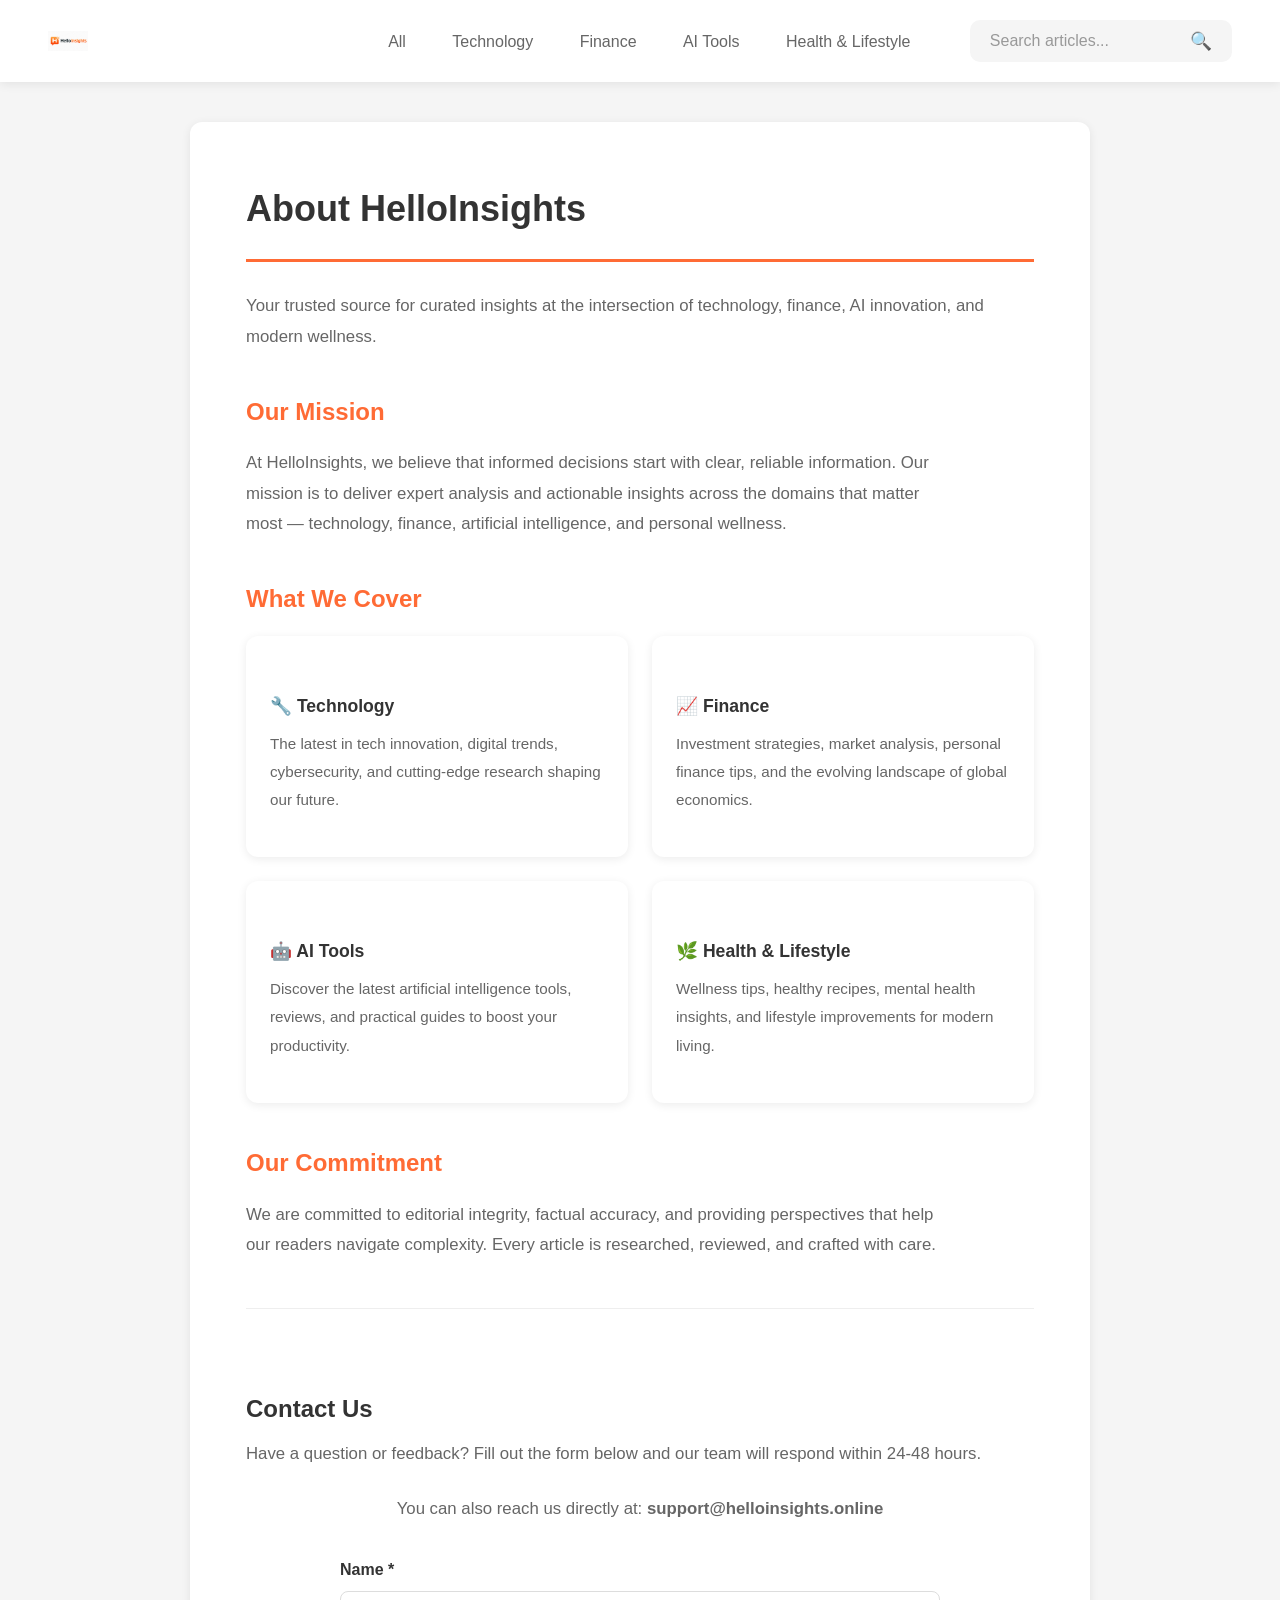
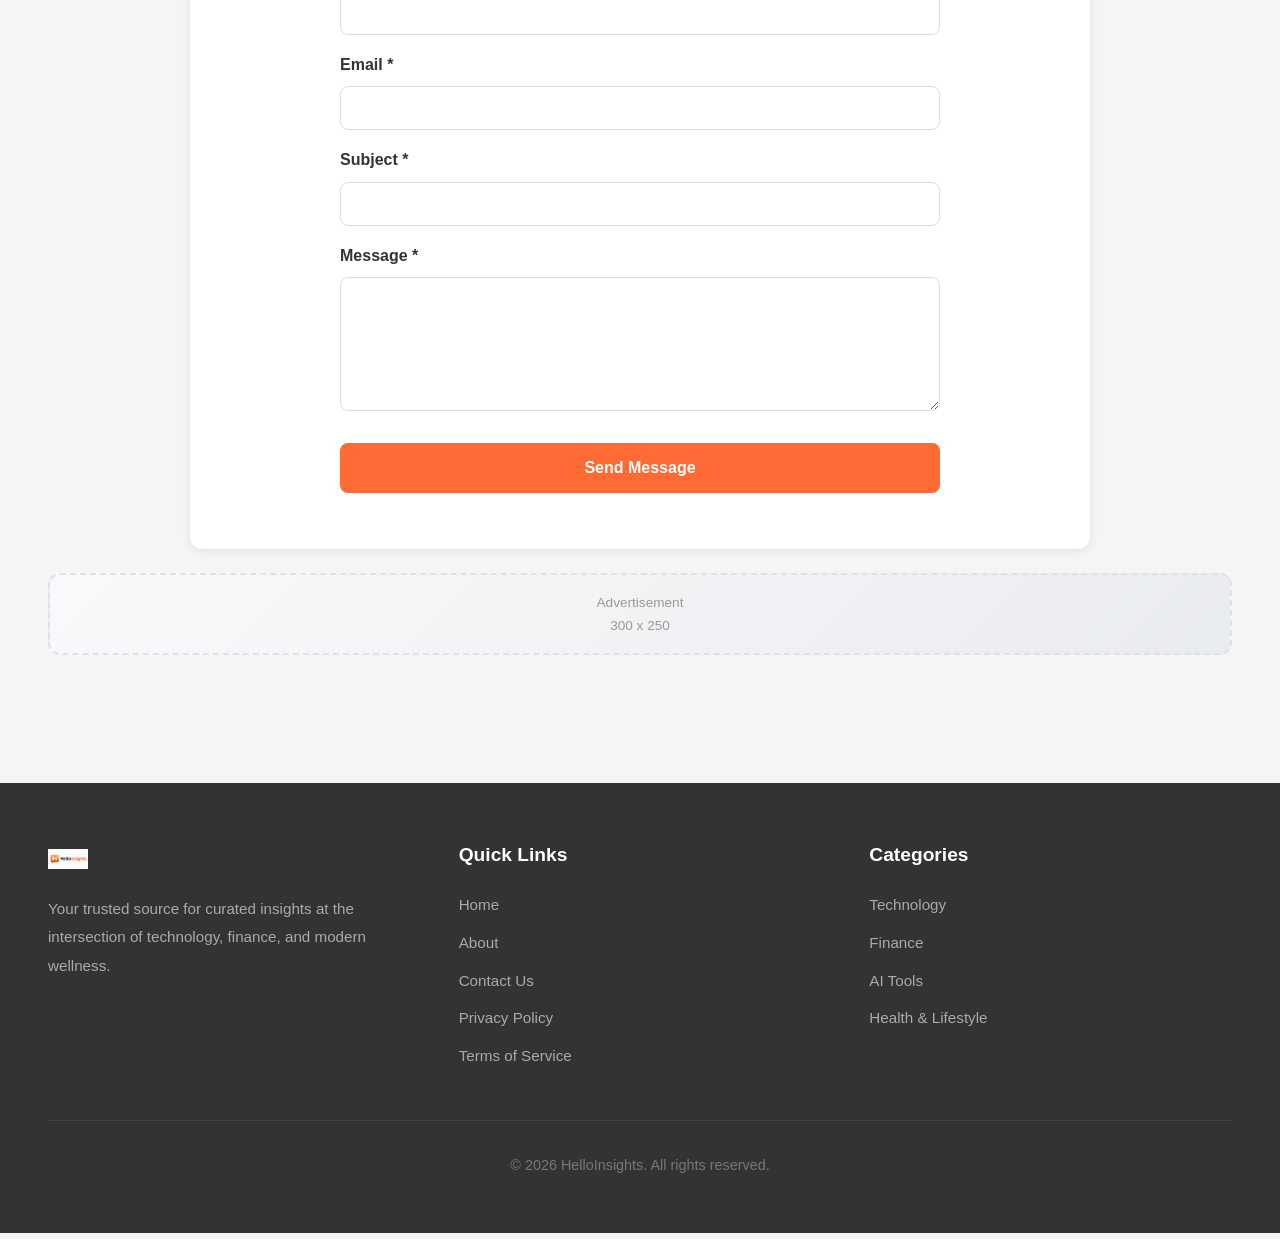
==== about.html @ 1d494c18 "Update about page content and contact information" ====
<!DOCTYPE html>
<html lang="en">
<head>
    <meta charset="UTF-8">
    <meta name="viewport" content="width=device-width, initial-scale=1.0">
    <meta name="description" content="About HelloInsights - Learn about our mission and commitment to delivering quality insights.">
    <title>About Us - HelloInsights</title>
    <link rel="stylesheet" href="style.css">
    <script src="config-loader.js"></script>
    <script async src="https://pagead2.googlesyndication.com/pagead/js/adsbygoogle.js?client=ca-pub-XXXXXXXXXXXXXXXX" crossorigin="anonymous"></script>
</head>
<body>
    <header class="header">
        <div class="header-content">
            <a href="index.html" class="logo">
                <img src="logo.png" alt="HelloInsights" class="logo-img">
            </a>
            <div class="menu-toggle" onclick="toggleMenu()">
                <span></span><span></span><span></span>
            </div>
            <div class="nav-container" id="navContainer">
                <nav>
                    <ul class="nav">
                        <li><a href="index.html">All</a></li>
                        <li><a href="category.html?cat=technology">Technology</a></li>
                        <li><a href="category.html?cat=finance">Finance</a></li>
                        <li><a href="category.html?cat=ai-tools">AI Tools</a></li>
                        <li><a href="category.html?cat=health-lifestyle">Health & Lifestyle</a></li>
                    </ul>
                </nav>
                <div class="search-box">
                    <input type="text" placeholder="Search articles..." id="searchInput">
                    <button type="button" id="searchBtn">🔍</button>
                </div>
            </div>
        </div>
    </header>
    <main class="container">
        <div class="static-content">
            <h1>About HelloInsights</h1>
            <p class="lead">Your trusted source for curated insights at the intersection of technology, finance, AI innovation, and modern wellness.</p>
            <div class="about-sections" style="margin-top: 2.5rem;">
                <div class="about-section" style="margin-bottom: 2.5rem;">
                    <h2 style="color: var(--accent-color); font-size: 1.5rem; margin-bottom: 1rem;">Our Mission</h2>
                    <p style="color: var(--text-medium); line-height: 1.8; max-width: 700px;">At HelloInsights, we believe that informed decisions start with clear, reliable information. Our mission is to deliver expert analysis and actionable insights across the domains that matter most — technology, finance, artificial intelligence, and personal wellness.</p>
                </div>
                <div class="about-section" style="margin-bottom: 2.5rem;">
                    <h2 style="color: var(--accent-color); font-size: 1.5rem; margin-bottom: 1rem;">What We Cover</h2>
                    <div style="display: grid; grid-template-columns: repeat(auto-fit, minmax(250px, 1fr)); gap: 1.5rem; margin-top: 1rem;">
                        <div style="background: var(--white); padding: 1.5rem; border-radius: var(--border-radius); box-shadow: var(--shadow);">
                            <h3 style="font-size: 1.1rem; margin-bottom: 0.5rem;">🔧 Technology</h3>
                            <p style="color: var(--text-medium); font-size: 0.95rem;">The latest in tech innovation, digital trends, cybersecurity, and cutting-edge research shaping our future.</p>
                        </div>
                        <div style="background: var(--white); padding: 1.5rem; border-radius: var(--border-radius); box-shadow: var(--shadow);">
                            <h3 style="font-size: 1.1rem; margin-bottom: 0.5rem;">📈 Finance</h3>
                            <p style="color: var(--text-medium); font-size: 0.95rem;">Investment strategies, market analysis, personal finance tips, and the evolving landscape of global economics.</p>
                        </div>
                        <div style="background: var(--white); padding: 1.5rem; border-radius: var(--border-radius); box-shadow: var(--shadow);">
                            <h3 style="font-size: 1.1rem; margin-bottom: 0.5rem;">🤖 AI Tools</h3>
                            <p style="color: var(--text-medium); font-size: 0.95rem;">Discover the latest artificial intelligence tools, reviews, and practical guides to boost your productivity.</p>
                        </div>
                        <div style="background: var(--white); padding: 1.5rem; border-radius: var(--border-radius); box-shadow: var(--shadow);">
                            <h3 style="font-size: 1.1rem; margin-bottom: 0.5rem;">🌿 Health & Lifestyle</h3>
                            <p style="color: var(--text-medium); font-size: 0.95rem;">Wellness tips, healthy recipes, mental health insights, and lifestyle improvements for modern living.</p>
                        </div>
                    </div>
                </div>
                <div class="about-section" style="margin-bottom: 2.5rem;">
                    <h2 style="color: var(--accent-color); font-size: 1.5rem; margin-bottom: 1rem;">Our Commitment</h2>
                    <p style="color: var(--text-medium); line-height: 1.8; max-width: 700px;">We are committed to editorial integrity, factual accuracy, and providing perspectives that help our readers navigate complexity. Every article is researched, reviewed, and crafted with care.</p>
                </div>
            </div>
            <div style="margin-top: 3rem; padding-top: 2.5rem; border-top: 1px solid #eee;">
                <h2 style="font-size: 1.5rem; margin-bottom: 0.5rem;">Contact Us</h2>
                <p style="color: var(--text-medium); margin-bottom: 1.5rem;">Have a question or feedback? Fill out the form below and our team will respond within 24-48 hours.</p>
                <p style="text-align: center; margin-bottom: 2rem; color: var(--text-medium);">You can also reach us directly at: <strong>support@helloinsights.online</strong></p>
                <form id="contactForm" style="max-width: 600px; margin: 0 auto;">
                    <div style="margin-bottom: 1rem;">
                        <label for="name" style="display: block; margin-bottom: 0.5rem; font-weight: 600;">Name *</label>
                        <input type="text" id="name" name="name" required style="width: 100%; padding: 0.75rem; border: 1px solid #ddd; border-radius: 8px; font-size: 1rem; box-sizing: border-box;">
                    </div>
                    <div style="margin-bottom: 1rem;">
                        <label for="email" style="display: block; margin-bottom: 0.5rem; font-weight: 600;">Email *</label>
                        <input type="email" id="email" name="email" required style="width: 100%; padding: 0.75rem; border: 1px solid #ddd; border-radius: 8px; font-size: 1rem; box-sizing: border-box;">
                    </div>
                    <div style="margin-bottom: 1rem;">
                        <label for="subject" style="display: block; margin-bottom: 0.5rem; font-weight: 600;">Subject *</label>
                        <input type="text" id="subject" name="subject" required style="width: 100%; padding: 0.75rem; border: 1px solid #ddd; border-radius: 8px; font-size: 1rem; box-sizing: border-box;">
                    </div>
                    <div style="margin-bottom: 1.5rem;">
                        <label for="message" style="display: block; margin-bottom: 0.5rem; font-weight: 600;">Message *</label>
                        <textarea id="message" name="message" rows="6" required style="width: 100%; padding: 0.75rem; border: 1px solid #ddd; border-radius: 8px; font-size: 1rem; box-sizing: border-box; resize: vertical;"></textarea>
                    </div>
                    <button type="submit" style="background: var(--accent-color); color: white; border: none; padding: 1rem 2rem; border-radius: 8px; font-size: 1rem; font-weight: 600; cursor: pointer; width: 100%;">Send Message</button>
                </form>
            </div>
        </div>
        <div class="adsense-slot adsense-sidebar" data-ad-slot="2222222222">
            <div><div class="ad-label">Advertisement</div><div class="ad-size">300 x 250</div></div>
            <ins class="adsbygoogle" style="display:block" data-ad-client="ca-pub-XXXXXXXXXXXXXXXX" data-ad-slot="2222222222" data-ad-format="rectangle" data-full-width-responsive="true"></ins>
        </div>
    </main>
    <footer class="footer">
        <div class="footer-content">
            <div class="footer-section">
                <div class="logo" style="margin-bottom: 1rem;">
                    <img src="logo.png" alt="HelloInsights" class="logo-img">
                </div>
                <p>Your trusted source for curated insights at the intersection of technology, finance, and modern wellness.</p>
            </div>
            <div class="footer-section">
                <h4>Quick Links</h4>
                <ul>
                    <li><a href="index.html">Home</a></li>
                    <li><a href="about.html">About</a></li>
                    <li><a href="contact.html">Contact Us</a></li>
                    <li><a href="privacy.html">Privacy Policy</a></li>
                    <li><a href="terms.html">Terms of Service</a></li>
                </ul>
            </div>
            <div class="footer-section">
                <h4>Categories</h4>
                <ul>
                    <li><a href="category.html?cat=technology">Technology</a></li>
                    <li><a href="category.html?cat=finance">Finance</a></li>
                    <li><a href="category.html?cat=ai-tools">AI Tools</a></li>
                    <li><a href="category.html?cat=health-lifestyle">Health & Lifestyle</a></li>
                </ul>
            </div>
        </div>
        <div class="footer-bottom">
            <p>&copy; <span id="currentYear"></span> HelloInsights. All rights reserved.</p>
        </div>
    </footer>
    <script>
        document.getElementById('currentYear').textContent = new Date().getFullYear();
        function toggleMenu() { document.getElementById('navContainer').classList.toggle('active'); }
        document.getElementById('contactForm').addEventListener('submit', function(e) {
            e.preventDefault();
            var name = document.getElementById('name').value;
            var email = document.getElementById('email').value;
            var subject = document.getElementById('subject').value;
            var message = document.getElementById('message').value;
            window.location.href = 'mailto:support@helloinsights.online?subject=' + encodeURIComponent(subject) + '&body=' + encodeURIComponent('Name: ' + name + '\nEmail: ' + email + '\n\nMessage:\n' + message);
        });
    </script>
</body>
</html>
---- style.css ----
/* ========================================
   HelloInsights - Global Styles (Optimized)
   ======================================== */

/* CSS Reset & Base */
* {
    margin: 0;
    padding: 0;
    box-sizing: border-box;
}

:root {
    --accent-color: #ff6b35;
    --primary-color: var(--accent-color);
    --primary-hover: #e85a2a;
    --text-dark: #333333;
    --text-medium: #666666;
    --text-light: #999999;
    --bg-light: #f5f5f5;
    --white: #ffffff;
    --shadow: 0 2px 10px rgba(0, 0, 0, 0.08);
    --shadow-hover: 0 4px 20px rgba(0, 0, 0, 0.12);
    --border-radius: 12px;
    --transition: all 0.3s ease;
}

html {
    font-size: 16px;
    scroll-behavior: smooth;
}

body {
    font-family: -apple-system, BlinkMacSystemFont, 'Segoe UI', Roboto, Oxygen, Ubuntu, Cantarell, sans-serif;
    line-height: 1.7;
    color: var(--text-dark);
    background-color: var(--bg-light);
    min-height: 100vh;
    font-size: 1rem;
}

/* ========================================
   Header & Navigation
   ======================================== */
.header {
    background: var(--white);
    box-shadow: var(--shadow);
    position: sticky;
    top: 0;
    z-index: 1000;
}

.header-content {
    max-width: 1400px;
    margin: 0 auto;
    padding: 1.25rem 3rem;
    display: flex;
    justify-content: space-between;
    align-items: center;
    flex-wrap: wrap;
    gap: 1rem;
}

.logo {
    font-size: 2rem;
    font-weight: 700;
    color: var(--text-dark);
    text-decoration: none;
    display: flex;
    align-items: center;
    gap: 0.6rem;
}

.logo span {
    color: var(--primary-color);
}

.logo-icon {
    width: 42px;
    height: 42px;
    background: linear-gradient(135deg, var(--primary-color), #ff8f65);
    border-radius: 10px;
    display: flex;
    align-items: center;
    justify-content: center;
    color: white;
    font-weight: bold;
    font-size: 1.4rem;
}

.nav-container {
    display: flex;
    align-items: center;
    gap: 2.5rem;
    flex-wrap: wrap;
}

.nav {
    display: flex;
    gap: 0.5rem;
    list-style: none;
}

.nav a {
    text-decoration: none;
    color: var(--text-medium);
    padding: 0.6rem 1.2rem;
    border-radius: 8px;
    transition: var(--transition);
    font-weight: 500;
    font-size: 1rem;
}

.nav a:hover,
.nav a.active {
    color: var(--primary-color);
    background: rgba(255, 107, 53, 0.1);
}

.search-box {
    display: flex;
    align-items: center;
    background: var(--bg-light);
    border-radius: 10px;
    padding: 0.6rem 1.2rem;
    border: 1px solid transparent;
    transition: var(--transition);
}

.search-box:focus-within {
    border-color: var(--primary-color);
    background: var(--white);
}

.search-box input {
    border: none;
    background: transparent;
    outline: none;
    width: 200px;
    font-size: 1rem;
    color: var(--text-dark);
}

.search-box input::placeholder {
    color: var(--text-light);
}

.search-box button {
    background: none;
    border: none;
    cursor: pointer;
    color: var(--text-light);
    font-size: 1.1rem;
    transition: var(--transition);
}

.search-box button:hover {
    color: var(--primary-color);
}

/* Mobile Menu Toggle */
.menu-toggle {
    display: none;
    flex-direction: column;
    gap: 5px;
    cursor: pointer;
    padding: 0.5rem;
}

.menu-toggle span {
    width: 28px;
    height: 3px;
    background: var(--text-dark);
    border-radius: 2px;
    transition: var(--transition);
}

/* ========================================
   Main Content Container
   ======================================== */
.container {
    max-width: 1400px;
    margin: 0 auto;
    padding: 2.5rem 3rem;
}

.page-header {
    text-align: center;
    margin-bottom: 3.5rem;
    padding: 0 1rem;
}

.page-header .site-tagline {
    font-size: 1.75rem;
    text-transform: uppercase;
    letter-spacing: 0.1em;
    color: var(--accent-color);
    font-weight: 900;
    margin-bottom: 1.5rem;
}

.page-header .site-description {
    color: var(--text-medium);
    font-size: 1.15rem;
    line-height: 1.7;
    max-width: 650px;
    margin: 0 auto;
}

/* ========================================
   Article Grid Layout
   ======================================== */
.article-grid {
    display: grid;
    grid-template-columns: repeat(3, 1fr);
    gap: 2.5rem;
}

.article-card {
    background: var(--white);
    border-radius: var(--border-radius);
    box-shadow: var(--shadow);
    overflow: hidden;
    transition: var(--transition);
    display: flex;
    flex-direction: column;
}

.article-card:hover {
    transform: translateY(-8px);
    box-shadow: var(--shadow-hover);
}

.card-image {
    width: 100%;
    height: 220px;
    object-fit: cover;
    background: linear-gradient(135deg, #f0f0f0, #e0e0e0);
    display: flex;
    align-items: center;
    justify-content: center;
    color: var(--text-light);
    font-size: 3rem;
    overflow: hidden;
}

.card-image img {
    width: 100%;
    height: 100%;
    object-fit: cover;
    transition: transform 0.3s ease;
}

.article-card:hover .card-image img {
    transform: scale(1.05);
}

.card-content {
    padding: 1.75rem;
    flex: 1;
    display: flex;
    flex-direction: column;
}

.card-category {
    display: inline-block;
    background: rgba(255, 107, 53, 0.1);
    color: var(--primary-color);
    padding: 0.3rem 0.9rem;
    border-radius: 5px;
    font-size: 0.8rem;
    font-weight: 600;
    text-transform: uppercase;
    letter-spacing: 0.5px;
    margin-bottom: 0.9rem;
    width: fit-content;
}

.card-title {
    font-size: 1.25rem;
    font-weight: 600;
    color: var(--text-dark);
    margin-bottom: 0.9rem;
    line-height: 1.45;
    display: -webkit-box;
    -webkit-line-clamp: 2;
    -webkit-box-orient: vertical;
    overflow: hidden;
}

.card-title a {
    text-decoration: none;
    color: inherit;
    transition: var(--transition);
}

.card-title a:hover {
    color: var(--primary-color);
}

.card-excerpt {
    color: var(--text-medium);
    font-size: 0.95rem;
    line-height: 1.65;
    margin-bottom: 1.2rem;
    display: -webkit-box;
    -webkit-line-clamp: 3;
    -webkit-box-orient: vertical;
    overflow: hidden;
    flex: 1;
}

.card-meta {
    display: flex;
    align-items: center;
    gap: 1.2rem;
    font-size: 0.9rem;
    color: var(--text-light);
    margin-bottom: 1.2rem;
    padding-bottom: 1.2rem;
    border-bottom: 1px solid #eee;
}

.card-meta span {
    display: flex;
    align-items: center;
    gap: 0.35rem;
}

.read-more-btn {
    display: inline-flex;
    align-items: center;
    justify-content: center;
    background: var(--primary-color);
    color: var(--white);
    text-decoration: none;
    padding: 0.85rem 1.75rem;
    border-radius: 10px;
    font-weight: 500;
    font-size: 0.95rem;
    transition: var(--transition);
    width: fit-content;
    margin-top: auto;
}

.read-more-btn:hover {
    background: var(--primary-hover);
    transform: translateY(-3px);
    box-shadow: 0 4px 12px rgba(255, 107, 53, 0.3);
}

/* ========================================
   Category Page Filter
   ======================================== */
.category-filter {
    display: flex;
    justify-content: center;
    gap: 1rem;
    margin-bottom: 2.5rem;
    flex-wrap: wrap;
}

.filter-btn {
    background: var(--white);
    border: 2px solid #eee;
    color: var(--text-medium);
    padding: 0.7rem 1.75rem;
    border-radius: 30px;
    cursor: pointer;
    font-size: 1rem;
    font-weight: 500;
    transition: var(--transition);
}

.filter-btn:hover,
.filter-btn.active {
    border-color: var(--primary-color);
    color: var(--primary-color);
    background: rgba(255, 107, 53, 0.05);
}

/* ========================================
   Article Detail Page
   ======================================== */
.article-detail {
    background: var(--white);
    border-radius: var(--border-radius);
    box-shadow: var(--shadow);
    overflow: hidden;
}

.article-hero {
    width: 100%;
    height: 450px;
    object-fit: cover;
    background: linear-gradient(135deg, #f0f0f0, #e0e0e0);
    display: flex;
    align-items: center;
    justify-content: center;
}

.article-hero img {
    width: 100%;
    height: 100%;
    object-fit: cover;
}

.article-body {
    padding: 3.5rem;
    max-width: 900px;
    margin: 0 auto;
}

.article-header {
    margin-bottom: 2.5rem;
}

.article-header .card-category {
    margin-bottom: 1.2rem;
}

.article-header h1 {
    font-size: 2.5rem;
    color: var(--text-dark);
    line-height: 1.3;
    margin-bottom: 1.2rem;
}

.article-meta {
    display: flex;
    align-items: center;
    gap: 2rem;
    color: var(--text-light);
    font-size: 1rem;
    padding-bottom: 1.5rem;
    border-bottom: 1px solid #eee;
    flex-wrap: wrap;
}

.article-meta span {
    display: flex;
    align-items: center;
    gap: 0.5rem;
}

.article-content {
    font-size: 1.15rem;
    line-height: 1.9;
    color: var(--text-medium);
}

.article-content h2 {
    color: var(--text-dark);
    font-size: 1.75rem;
    margin: 2.5rem 0 1.2rem;
}

.article-content h3 {
    color: var(--text-dark);
    font-size: 1.4rem;
    margin: 2rem 0 1rem;
}

.article-content p {
    margin-bottom: 1.5rem;
}

.article-content ul,
.article-content ol {
    margin: 1.5rem 0;
    padding-left: 2rem;
}

.article-content li {
    margin-bottom: 0.8rem;
}

.article-content blockquote {
    border-left: 4px solid var(--primary-color);
    padding-left: 1.5rem;
    margin: 2rem 0;
    font-style: italic;
    color: var(--text-medium);
    font-size: 1.1rem;
}

.article-tags {
    display: flex;
    gap: 0.6rem;
    margin-top: 2.5rem;
    flex-wrap: wrap;
}

.tag {
    background: var(--bg-light);
    color: var(--text-medium);
    padding: 0.5rem 1.2rem;
    border-radius: 25px;
    font-size: 0.9rem;
    text-decoration: none;
    transition: var(--transition);
}

.tag:hover {
    background: var(--primary-color);
    color: var(--white);
}

.share-section {
    margin-top: 2.5rem;
    padding-top: 2.5rem;
    border-top: 1px solid #eee;
}

.share-section h4 {
    margin-bottom: 1.2rem;
    color: var(--text-dark);
    font-size: 1.1rem;
}

.share-buttons {
    display: flex;
    gap: 1rem;
    flex-wrap: wrap;
}

.share-btn {
    padding: 0.7rem 1.4rem;
    border-radius: 8px;
    text-decoration: none;
    font-size: 0.95rem;
    font-weight: 500;
    transition: var(--transition);
}

.share-btn.twitter {
    background: #1da1f2;
    color: white;
}
.share-btn.facebook {
    background: #4267b2;
    color: white;
}
.share-btn.linkedin {
    background: #0077b5;
    color: white;
}

.share-btn:hover {
    opacity: 0.9;
    transform: translateY(-3px);
}

/* ========================================
   Static Pages (About, Privacy)
   ======================================== */
.static-content {
    background: var(--white);
    border-radius: var(--border-radius);
    box-shadow: var(--shadow);
    padding: 3.5rem;
    max-width: 900px;
    margin: 0 auto;
}

.static-content h1 {
    font-size: 2.25rem;
    color: var(--text-dark);
    margin-bottom: 1.75rem;
    padding-bottom: 1.2rem;
    border-bottom: 3px solid var(--primary-color);
}

.static-content h2 {
    font-size: 1.5rem;
    color: var(--text-dark);
    margin: 2.5rem 0 1.2rem;
}

.static-content h3 {
    font-size: 1.25rem;
    color: var(--text-dark);
    margin: 2rem 0 1rem;
}

.static-content p {
    color: var(--text-medium);
    margin-bottom: 1.2rem;
    line-height: 1.85;
    font-size: 1.05rem;
}

.static-content ul,
.static-content ol {
    color: var(--text-medium);
    margin: 1.2rem 0;
    padding-left: 2rem;
}

.static-content li {
    margin-bottom: 0.6rem;
    line-height: 1.7;
}

.static-content a {
    color: var(--primary-color);
    text-decoration: none;
}

.static-content a:hover {
    text-decoration: underline;
}

/* ========================================
   Footer
   ======================================== */
.footer {
    background: var(--text-dark);
    color: var(--white);
    padding: 3.5rem 3rem;
    margin-top: 4rem;
}

.footer-content {
    max-width: 1400px;
    margin: 0 auto;
    display: grid;
    grid-template-columns: repeat(3, 1fr);
    gap: 3rem;
}

.footer-section h4 {
    font-size: 1.2rem;
    margin-bottom: 1.2rem;
    color: var(--white);
}

.footer-section p,
.footer-section a {
    color: #aaa;
    font-size: 0.95rem;
    line-height: 1.85;
    text-decoration: none;
}

.footer-section a:hover {
    color: var(--primary-color);
}

.footer-section ul {
    list-style: none;
}

.footer-section ul li {
    margin-bottom: 0.6rem;
}

.footer-bottom {
    max-width: 1400px;
    margin: 2.5rem auto 0;
    padding-top: 2rem;
    border-top: 1px solid #444;
    text-align: center;
    color: #777;
    font-size: 0.9rem;
}

/* ========================================
   Pagination
   ======================================== */
.pagination {
    display: flex;
    justify-content: center;
    align-items: center;
    gap: 0.6rem;
    margin-top: 3rem;
}

.pagination a {
    display: flex;
    align-items: center;
    justify-content: center;
    width: 45px;
    height: 45px;
    border-radius: 10px;
    background: var(--white);
    color: var(--text-medium);
    text-decoration: none;
    font-weight: 500;
    transition: var(--transition);
    box-shadow: var(--shadow);
    font-size: 1rem;
}

.pagination a:hover,
.pagination a.active {
    background: var(--primary-color);
    color: var(--white);
}

.pagination a.disabled {
    opacity: 0.5;
    cursor: not-allowed;
}

/* ========================================
   Back to Top Button
   ======================================== */
.back-to-top {
    position: fixed;
    bottom: 2.5rem;
    right: 2.5rem;
    width: 55px;
    height: 55px;
    background: var(--primary-color);
    color: white;
    border: none;
    border-radius: 50%;
    cursor: pointer;
    font-size: 1.6rem;
    display: flex;
    align-items: center;
    justify-content: center;
    box-shadow: var(--shadow-hover);
    transition: var(--transition);
    opacity: 0;
    visibility: hidden;
    z-index: 999;
}

.back-to-top.visible {
    opacity: 1;
    visibility: visible;
}

.back-to-top:hover {
    background: var(--primary-hover);
    transform: translateY(-3px);
}

/* ========================================
   Responsive Design - Large Screens
   ======================================== */
@media (min-width: 1600px) {
    .container,
    .header-content,
    .footer-content {
        max-width: 1600px;
    }
    
    .article-grid {
        gap: 3rem;
    }
    
    .page-header h1 {
        font-size: 3rem;
    }
}

/* ========================================
   Responsive Design - Tablet
   ======================================== */
@media (max-width: 1200px) {
    .container {
        padding: 2rem;
    }
    
    .header-content {
        padding: 1rem 2rem;
    }
    
    .article-grid {
        grid-template-columns: repeat(2, 1fr);
        gap: 2rem;
    }
    
    .footer-content {
        grid-template-columns: repeat(2, 1fr);
    }
}

/* ========================================
   Responsive Design - Mobile
   ======================================== */
@media (max-width: 768px) {
    html {
        font-size: 15px;
    }
    
    .header-content {
        padding: 1rem 1.25rem;
    }
    
    .menu-toggle {
        display: flex;
    }
    
    .nav-container {
        display: none;
        width: 100%;
        flex-direction: column;
        gap: 1rem;
        padding-top: 1rem;
    }
    
    .nav-container.active {
        display: flex;
    }
    
    .nav {
        flex-direction: column;
        width: 100%;
    }
    
    .nav a {
        padding: 0.8rem 1rem;
        text-align: center;
        border-bottom: 1px solid #eee;
    }
    
    .search-box {
        width: 100%;
    }
    
    .search-box input {
        width: 100%;
    }
    
    .container {
        padding: 1.5rem 1.25rem;
    }
    
    .article-grid {
        grid-template-columns: 1fr;
        gap: 1.75rem;
    }
    
    .page-header {
        margin-bottom: 2rem;
    }
    
    .page-header .site-tagline {
        font-size: 1.4rem;
        letter-spacing: 0.08em;
        font-weight: 900;
    }
    
    .page-header .site-description {
        font-size: 1rem;
        line-height: 1.6;
    }
    

    
    .card-image {
        height: 200px;
    }
    
    .card-content {
        padding: 1.5rem;
    }
    
    .card-title {
        font-size: 1.15rem;
    }
    
    .article-hero {
        height: 280px;
    }
    
    .article-body {
        padding: 2rem 1.5rem;
    }
    
    .article-header h1 {
        font-size: 1.75rem;
    }
    
    .article-meta {
        flex-wrap: wrap;
        gap: 1rem;
        font-size: 0.9rem;
    }
    
    .article-content {
        font-size: 1rem;
    }
    
    .article-content h2 {
        font-size: 1.4rem;
    }
    
    .footer {
        padding: 2.5rem 1.5rem;
    }
    
    .footer-content {
        grid-template-columns: 1fr;
        text-align: center;
        gap: 2rem;
    }
    
    .footer-section ul {
        padding: 0;
    }
    
    .static-content {
        padding: 2rem 1.5rem;
    }
    
    .static-content h1 {
        font-size: 1.75rem;
    }
    
    .static-content h2 {
        font-size: 1.3rem;
    }
    
    .category-filter {
        gap: 0.6rem;
    }
    
    .filter-btn {
        padding: 0.5rem 1.2rem;
        font-size: 0.9rem;
    }
    
    .pagination {
        gap: 0.4rem;
    }
    
    .pagination a {
        width: 40px;
        height: 40px;
        font-size: 0.9rem;
    }
    
    .back-to-top {
        bottom: 1.5rem;
        right: 1.5rem;
        width: 48px;
        height: 48px;
        font-size: 1.4rem;
    }
}

/* ========================================
   Responsive Design - Small Mobile
   ======================================== */
@media (max-width: 480px) {
    html {
        font-size: 14px;
    }
    
    .logo {
        font-size: 1.6rem;
    }
    
    .logo-icon {
        width: 36px;
        height: 36px;
        font-size: 1.2rem;
    }
    
    .container {
        padding: 1.25rem 1rem;
    }
    

    
    .card-image {
        height: 180px;
    }
    
    .card-content {
        padding: 1.25rem;
    }
    
    .card-title {
        font-size: 1.05rem;
    }
    
    .card-excerpt {
        font-size: 0.9rem;
    }
    
    .read-more-btn {
        padding: 0.7rem 1.4rem;
        font-size: 0.9rem;
    }
    
    .article-hero {
        height: 220px;
    }
    
    .article-body {
        padding: 1.5rem 1.25rem;
    }
    
    .article-header h1 {
        font-size: 1.5rem;
    }
    
    .article-content {
        font-size: 0.95rem;
    }
    
    .share-buttons {
        flex-direction: column;
    }
    
    .share-btn {
        text-align: center;
    }
}

/* ========================================
   Utility Classes
   ======================================== */
.text-center {
    text-align: center;
}

.mb-1 { margin-bottom: 0.5rem; }
.mb-2 { margin-bottom: 1rem; }
.mb-3 { margin-bottom: 1.5rem; }
.mb-4 { margin-bottom: 2rem; }

.loading {
    display: flex;
    justify-content: center;
    align-items: center;
    padding: 3rem;
}

.loading::after {
    content: '';
    width: 45px;
    height: 45px;
    border: 3px solid #eee;
    border-top-color: var(--primary-color);
    border-radius: 50%;
    animation: spin 1s linear infinite;
}

@keyframes spin {
    to { transform: rotate(360deg); }
}

/* ========================================
   Print Styles
   ======================================== */
@media print {
    .header,
    .footer,
    .back-to-top,
    .share-section,
    .pagination {
        display: none;
    }
    
    body {
        background: white;
        font-size: 12pt;
    }
    
    .container {
        max-width: 100%;
        padding: 0;
    }
    
    .article-card {
        box-shadow: none;
        break-inside: avoid;
    }
}
/* ===== Logo ===== */
.logo-img {
    width: 40px;
    height: 40px;
    border-radius: 8px;
    object-fit: contain;
}
.logo-text {
    font-size: 1.8rem;
    font-weight: 700;
    color: var(--text-dark);
}
.logo:hover .logo-text {
    color: var(--primary-color);
}

/* ===== Ad Containers (样式由 ID 选择器控制) ===== */
.adsense-slot {
    width: 100%;
    background: linear-gradient(135deg, #f8f9fa, #e9ecef);
    border: 2px dashed #dee2e6;
    border-radius: var(--border-radius);
    display: flex;
    align-items: center;
    justify-content: center;
    color: var(--text-light);
    font-size: 0.85rem;
    margin: 1.5rem 0;
    padding: 1rem;
    text-align: center;
}
/* 未加载广告时显示提示 */
.adsense-slot:empty::after {
    content: "Advertisement";
    font-size: 0.7rem;
    text-transform: uppercase;
    letter-spacing: 1px;
    opacity: 0.4;
}
#id-banner {
    min-height: 100px;
    max-width: 728px;
    margin: 0 auto 2rem;
}
#id-rectangle {
    min-height: 250px;
}
#id-fluid {
    min-height: 120px;
}
#id-auto {
    min-height: 100px;
    margin: 2rem 0;
}
@media (max-width: 768px) {
    #id-banner { min-height: 60px; }
    #id-rectangle { min-height: 100px; }
}
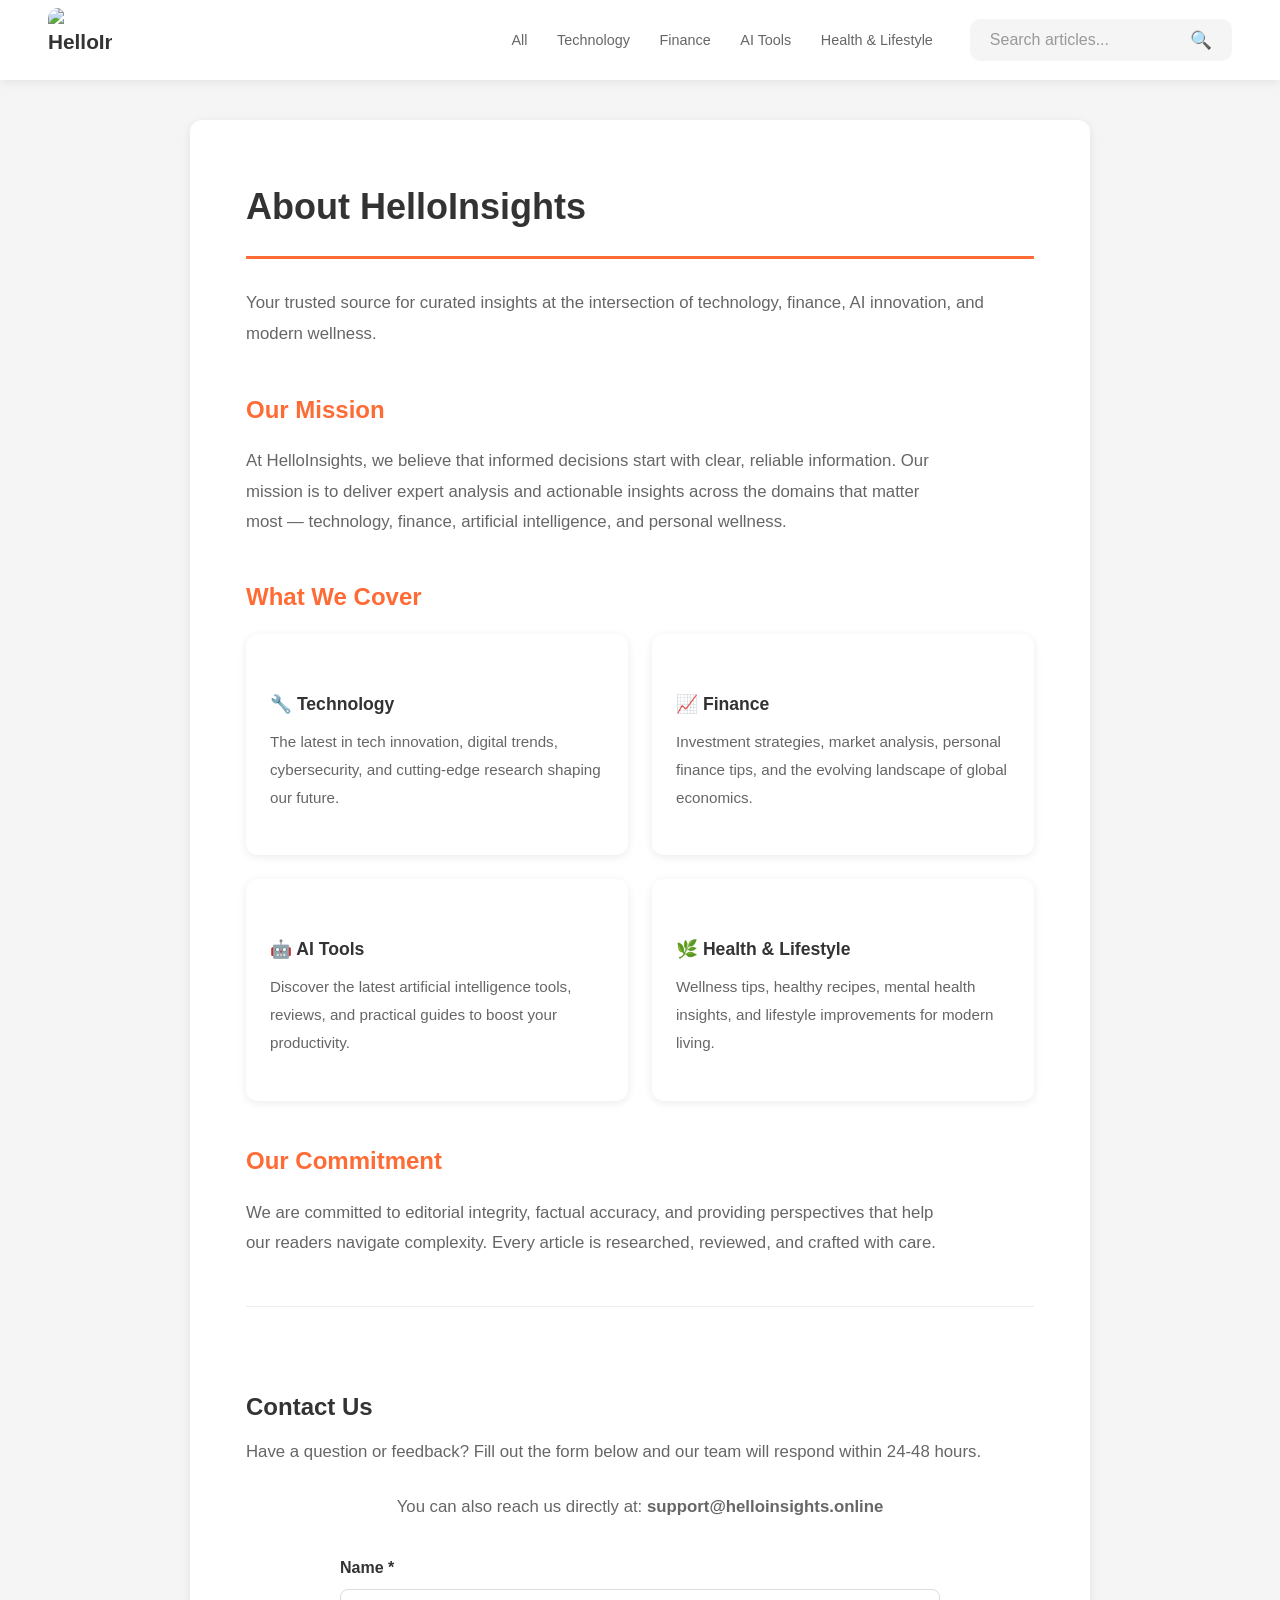
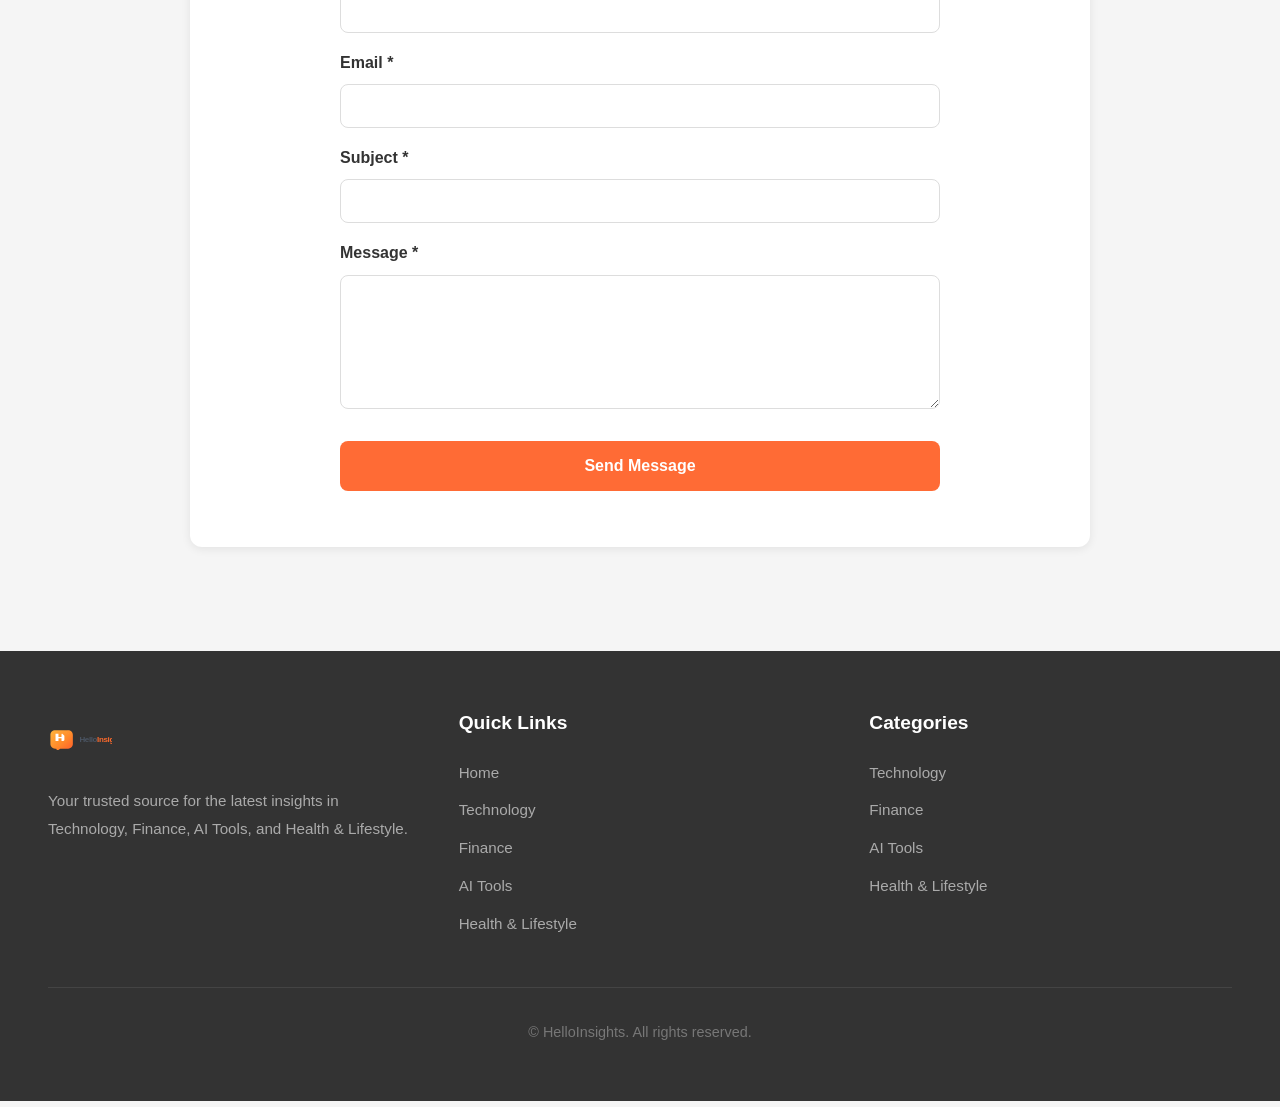
==== commit 47f098fa: "Update about.html with new logo and ad configuration" ====
--- a/about.html
+++ b/about.html
@@ -5,15 +5,18 @@
     <meta name="viewport" content="width=device-width, initial-scale=1.0">
     <meta name="description" content="About HelloInsights - Learn about our mission and commitment to delivering quality insights.">
     <title>About Us - HelloInsights</title>
+    <link rel="icon" href="data:image/svg+xml,%3Csvg xmlns='http://www.w3.org/2000/svg' viewBox='0 0 32 32'%3E%3Crect width='32' height='32' rx='6' fill='%23ff6b35'/%3E%3Ctext x='16' y='23' text-anchor='middle' fill='white' font-family='Arial,sans-serif' font-weight='bold' font-size='22'%3EH%3C/text%3E%3C/svg%3E">
     <link rel="stylesheet" href="style.css">
+    <script async src="https://pagead2.googlesyndication.com/pagead/js/adsbygoogle.js?client=ca-pub-XXXXXXXXXXXXXXXX" crossorigin="anonymous"></script>
+    <script src="ads.js" defer></script>
     <script src="config-loader.js"></script>
-    <script async src="https://pagead2.googlesyndication.com/pagead/js/adsbygoogle.js?client=ca-pub-XXXXXXXXXXXXXXXX" crossorigin="anonymous"></script>
 </head>
 <body>
     <header class="header">
         <div class="header-content">
             <a href="index.html" class="logo">
-                <img src="logo.png" alt="HelloInsights" class="logo-img">
+                <img src="logo.svg" alt="HelloInsights" class="logo-img" onerror="this.style.display='none'; this.nextElementSibling.style.display='inline';">
+                <span class="logo-text" style="display:none;">HelloInsights</span>
             </a>
             <div class="menu-toggle" onclick="toggleMenu()">
                 <span></span><span></span><span></span>
@@ -95,16 +98,15 @@
                 </form>
             </div>
         </div>
-        <div class="adsense-slot adsense-sidebar" data-ad-slot="2222222222">
-            <div><div class="ad-label">Advertisement</div><div class="ad-size">300 x 250</div></div>
-            <ins class="adsbygoogle" style="display:block" data-ad-client="ca-pub-XXXXXXXXXXXXXXXX" data-ad-slot="2222222222" data-ad-format="rectangle" data-full-width-responsive="true"></ins>
+        <div data-ad-slot="about-sidebar">
+            <ins class="adsbygoogle" style="display:block" data-ad-client="ca-pub-XXXXXXXXXXXXXXXX" data-ad-slot="XXXXXXXXXX" data-ad-format="auto" data-full-width-responsive="true"></ins>
         </div>
     </main>
     <footer class="footer">
         <div class="footer-content">
             <div class="footer-section">
                 <div class="logo" style="margin-bottom: 1rem;">
-                    <img src="logo.png" alt="HelloInsights" class="logo-img">
+                    <img src="logo.svg" alt="HelloInsights" class="logo-img">
                 </div>
                 <p>Your trusted source for curated insights at the intersection of technology, finance, and modern wellness.</p>
             </div>
@@ -132,9 +134,15 @@
             <p>&copy; <span id="currentYear"></span> HelloInsights. All rights reserved.</p>
         </div>
     </footer>
+    <button class="back-to-top" id="backToTop" onclick="scrollToTop()">↑</button>
     <script>
         document.getElementById('currentYear').textContent = new Date().getFullYear();
         function toggleMenu() { document.getElementById('navContainer').classList.toggle('active'); }
+        function scrollToTop() { window.scrollTo({ top: 0, behavior: 'smooth' }); }
+        window.addEventListener('scroll', function() {
+            var btn = document.getElementById('backToTop');
+            if (btn) btn.classList.toggle('visible', window.pageYOffset > 300);
+        });
         document.getElementById('contactForm').addEventListener('submit', function(e) {
             e.preventDefault();
             var name = document.getElementById('name').value;
--- a/style.css
+++ b/style.css
@@ -1,14 +1,9 @@
 /* ========================================
-   HelloInsights - Global Styles (Optimized)
+   HelloInsights - Global Styles (v3)
    ======================================== */
 
-/* CSS Reset & Base */
-* {
-    margin: 0;
-    padding: 0;
-    box-sizing: border-box;
-}
-
+/* CSS Reset & Variables */
+* { margin: 0; padding: 0; box-sizing: border-box; }
 :root {
     --accent-color: #ff6b35;
     --primary-color: var(--accent-color);
@@ -18,1116 +13,307 @@
     --text-light: #999999;
     --bg-light: #f5f5f5;
     --white: #ffffff;
-    --shadow: 0 2px 10px rgba(0, 0, 0, 0.08);
-    --shadow-hover: 0 4px 20px rgba(0, 0, 0, 0.12);
+    --shadow: 0 2px 10px rgba(0,0,0,0.08);
+    --shadow-hover: 0 4px 20px rgba(0,0,0,0.12);
     --border-radius: 12px;
     --transition: all 0.3s ease;
 }
-
-html {
-    font-size: 16px;
-    scroll-behavior: smooth;
-}
-
+html { font-size: 16px; scroll-behavior: smooth; }
 body {
     font-family: -apple-system, BlinkMacSystemFont, 'Segoe UI', Roboto, Oxygen, Ubuntu, Cantarell, sans-serif;
-    line-height: 1.7;
-    color: var(--text-dark);
-    background-color: var(--bg-light);
-    min-height: 100vh;
-    font-size: 1rem;
-}
-
-/* ========================================
-   Header & Navigation
-   ======================================== */
-.header {
-    background: var(--white);
-    box-shadow: var(--shadow);
-    position: sticky;
-    top: 0;
-    z-index: 1000;
-}
-
+    line-height: 1.7; color: var(--text-dark); background-color: var(--bg-light);
+    min-height: 100vh; font-size: 1rem;
+}
+
+/* ========== Header & Navigation ========== */
+.header { background: var(--white); box-shadow: var(--shadow); position: sticky; top: 0; z-index: 1000; }
 .header-content {
-    max-width: 1400px;
-    margin: 0 auto;
-    padding: 1.25rem 3rem;
-    display: flex;
-    justify-content: space-between;
-    align-items: center;
-    flex-wrap: wrap;
-    gap: 1rem;
-}
-
-.logo {
-    font-size: 2rem;
-    font-weight: 700;
-    color: var(--text-dark);
-    text-decoration: none;
-    display: flex;
-    align-items: center;
-    gap: 0.6rem;
-}
-
-.logo span {
-    color: var(--primary-color);
-}
-
+    max-width: 1400px; margin: 0 auto; padding: 0.5rem 3rem;
+    display: flex; justify-content: space-between; align-items: center; flex-wrap: wrap; gap: 1rem;
+}
+.logo { font-size: 1.3rem; font-weight: 700; color: var(--text-dark); text-decoration: none; display: flex; align-items: center; gap: 0.5rem; }
+.logo span { color: var(--primary-color); }
+.logo-img { width: 64px; height: 64px; border-radius: 10px; object-fit: contain; }
+.logo-text { font-size: 1.3rem; font-weight: 700; color: var(--text-dark); }
+.logo:hover .logo-text { color: var(--primary-color); }
 .logo-icon {
-    width: 42px;
-    height: 42px;
-    background: linear-gradient(135deg, var(--primary-color), #ff8f65);
-    border-radius: 10px;
-    display: flex;
-    align-items: center;
-    justify-content: center;
-    color: white;
-    font-weight: bold;
-    font-size: 1.4rem;
-}
-
-.nav-container {
-    display: flex;
-    align-items: center;
-    gap: 2.5rem;
-    flex-wrap: wrap;
-}
-
-.nav {
-    display: flex;
-    gap: 0.5rem;
-    list-style: none;
-}
-
+    width: 32px; height: 32px; background: linear-gradient(135deg, var(--primary-color), #ff8f65);
+    border-radius: 8px; display: flex; align-items: center; justify-content: center;
+    color: white; font-weight: bold; font-size: 1rem;
+}
+.nav-container { display: flex; align-items: center; gap: 1.5rem; flex-wrap: wrap; }
+.nav { display: flex; gap: 0.25rem; list-style: none; }
 .nav a {
-    text-decoration: none;
-    color: var(--text-medium);
-    padding: 0.6rem 1.2rem;
-    border-radius: 8px;
-    transition: var(--transition);
-    font-weight: 500;
-    font-size: 1rem;
-}
-
-.nav a:hover,
-.nav a.active {
-    color: var(--primary-color);
-    background: rgba(255, 107, 53, 0.1);
-}
-
+    text-decoration: none; color: var(--text-medium); padding: 0.4rem 0.8rem;
+    border-radius: 6px; transition: var(--transition); font-weight: 500; font-size: 0.9rem;
+}
+.nav a:hover, .nav a.active { color: var(--primary-color); background: rgba(255,107,53,0.1); }
 .search-box {
-    display: flex;
-    align-items: center;
-    background: var(--bg-light);
-    border-radius: 10px;
-    padding: 0.6rem 1.2rem;
-    border: 1px solid transparent;
-    transition: var(--transition);
-}
-
-.search-box:focus-within {
-    border-color: var(--primary-color);
-    background: var(--white);
-}
-
-.search-box input {
-    border: none;
-    background: transparent;
-    outline: none;
-    width: 200px;
-    font-size: 1rem;
-    color: var(--text-dark);
-}
-
-.search-box input::placeholder {
-    color: var(--text-light);
-}
-
-.search-box button {
-    background: none;
-    border: none;
-    cursor: pointer;
-    color: var(--text-light);
-    font-size: 1.1rem;
-    transition: var(--transition);
-}
-
-.search-box button:hover {
-    color: var(--primary-color);
-}
-
-/* Mobile Menu Toggle */
-.menu-toggle {
-    display: none;
-    flex-direction: column;
-    gap: 5px;
-    cursor: pointer;
-    padding: 0.5rem;
-}
-
-.menu-toggle span {
-    width: 28px;
-    height: 3px;
-    background: var(--text-dark);
-    border-radius: 2px;
-    transition: var(--transition);
-}
-
-/* ========================================
-   Main Content Container
-   ======================================== */
-.container {
-    max-width: 1400px;
-    margin: 0 auto;
-    padding: 2.5rem 3rem;
-}
-
-.page-header {
-    text-align: center;
-    margin-bottom: 3.5rem;
-    padding: 0 1rem;
-}
-
-.page-header .site-tagline {
-    font-size: 1.75rem;
-    text-transform: uppercase;
-    letter-spacing: 0.1em;
-    color: var(--accent-color);
-    font-weight: 900;
-    margin-bottom: 1.5rem;
-}
-
-.page-header .site-description {
-    color: var(--text-medium);
-    font-size: 1.15rem;
-    line-height: 1.7;
-    max-width: 650px;
-    margin: 0 auto;
-}
-
-/* ========================================
-   Article Grid Layout
-   ======================================== */
-.article-grid {
-    display: grid;
-    grid-template-columns: repeat(3, 1fr);
-    gap: 2.5rem;
-}
-
-.article-card {
-    background: var(--white);
-    border-radius: var(--border-radius);
-    box-shadow: var(--shadow);
-    overflow: hidden;
-    transition: var(--transition);
-    display: flex;
-    flex-direction: column;
-}
-
-.article-card:hover {
-    transform: translateY(-8px);
-    box-shadow: var(--shadow-hover);
-}
-
-.card-image {
-    width: 100%;
-    height: 220px;
-    object-fit: cover;
-    background: linear-gradient(135deg, #f0f0f0, #e0e0e0);
-    display: flex;
-    align-items: center;
-    justify-content: center;
-    color: var(--text-light);
-    font-size: 3rem;
-    overflow: hidden;
-}
-
-.card-image img {
-    width: 100%;
-    height: 100%;
-    object-fit: cover;
-    transition: transform 0.3s ease;
-}
-
-.article-card:hover .card-image img {
-    transform: scale(1.05);
-}
-
-.card-content {
-    padding: 1.75rem;
-    flex: 1;
-    display: flex;
-    flex-direction: column;
-}
-
-.card-category {
-    display: inline-block;
-    background: rgba(255, 107, 53, 0.1);
-    color: var(--primary-color);
-    padding: 0.3rem 0.9rem;
-    border-radius: 5px;
-    font-size: 0.8rem;
-    font-weight: 600;
-    text-transform: uppercase;
-    letter-spacing: 0.5px;
-    margin-bottom: 0.9rem;
-    width: fit-content;
-}
-
-.card-title {
-    font-size: 1.25rem;
-    font-weight: 600;
-    color: var(--text-dark);
-    margin-bottom: 0.9rem;
-    line-height: 1.45;
-    display: -webkit-box;
-    -webkit-line-clamp: 2;
-    -webkit-box-orient: vertical;
-    overflow: hidden;
-}
-
-.card-title a {
-    text-decoration: none;
-    color: inherit;
-    transition: var(--transition);
-}
-
-.card-title a:hover {
-    color: var(--primary-color);
-}
-
-.card-excerpt {
-    color: var(--text-medium);
-    font-size: 0.95rem;
-    line-height: 1.65;
-    margin-bottom: 1.2rem;
-    display: -webkit-box;
-    -webkit-line-clamp: 3;
-    -webkit-box-orient: vertical;
-    overflow: hidden;
-    flex: 1;
-}
-
-.card-meta {
-    display: flex;
-    align-items: center;
-    gap: 1.2rem;
-    font-size: 0.9rem;
-    color: var(--text-light);
-    margin-bottom: 1.2rem;
-    padding-bottom: 1.2rem;
-    border-bottom: 1px solid #eee;
-}
-
-.card-meta span {
-    display: flex;
-    align-items: center;
-    gap: 0.35rem;
-}
-
+    display: flex; align-items: center; background: var(--bg-light);
+    border-radius: 10px; padding: 0.6rem 1.2rem; border: 1px solid transparent; transition: var(--transition);
+}
+.search-box:focus-within { border-color: var(--primary-color); background: var(--white); }
+.search-box input { border: none; background: transparent; outline: none; width: 200px; font-size: 1rem; color: var(--text-dark); }
+.search-box input::placeholder { color: var(--text-light); }
+.search-box button { background: none; border: none; cursor: pointer; color: var(--text-light); font-size: 1.1rem; transition: var(--transition); }
+.search-box button:hover { color: var(--primary-color); }
+.menu-toggle { display: none; flex-direction: column; gap: 5px; cursor: pointer; padding: 0.5rem; }
+.menu-toggle span { width: 28px; height: 3px; background: var(--text-dark); border-radius: 2px; transition: var(--transition); }
+
+/* ========== Main Content Container ========== */
+.container { max-width: 1400px; margin: 0 auto; padding: 2.5rem 3rem; }
+.page-header { text-align: center; margin-bottom: 3.5rem; padding: 0 1rem; }
+.page-header .site-tagline { font-size: 1.75rem; text-transform: uppercase; letter-spacing: 0.1em; color: var(--accent-color); font-weight: 900; margin-bottom: 1.5rem; }
+.page-header .site-description { color: var(--text-medium); font-size: 1.15rem; line-height: 1.7; max-width: 650px; margin: 0 auto; }
+
+/* ========== Article Grid Layout ========== */
+.article-grid { display: grid; grid-template-columns: repeat(3, 1fr); gap: 2.5rem; }
+.article-card { background: var(--white); border-radius: var(--border-radius); box-shadow: var(--shadow); overflow: hidden; transition: var(--transition); display: flex; flex-direction: column; contain: layout style; }
+.article-card:hover { transform: translateY(-8px); box-shadow: var(--shadow-hover); }
+.card-image { width: 100%; aspect-ratio: 3/2; overflow: hidden; background: linear-gradient(110deg, #f0f0f0 8%, #e8e8e8 18%, #f0f0f0 33%); background-size: 200% 100%; animation: shimmer 1.5s linear infinite; }
+.card-image img { width: 100%; height: 100%; object-fit: cover; transition: transform 0.3s ease; }
+.article-card:hover .card-image img { transform: scale(1.05); }
+.card-content { padding: 1.75rem; flex: 1; display: flex; flex-direction: column; }
+.card-category { display: inline-block; background: rgba(255,107,53,0.1); color: var(--primary-color); padding: 0.3rem 0.9rem; border-radius: 5px; font-size: 0.8rem; font-weight: 600; text-transform: uppercase; letter-spacing: 0.5px; margin-bottom: 0.9rem; width: fit-content; }
+.card-title { font-size: 1.25rem; font-weight: 600; color: var(--text-dark); margin-bottom: 0.9rem; line-height: 1.45; display: -webkit-box; -webkit-line-clamp: 2; -webkit-box-orient: vertical; overflow: hidden; }
+.card-title a { text-decoration: none; color: inherit; transition: var(--transition); }
+.card-title a:hover { color: var(--primary-color); }
+.card-excerpt { color: var(--text-medium); font-size: 0.95rem; line-height: 1.65; margin-bottom: 1.2rem; display: -webkit-box; -webkit-line-clamp: 3; -webkit-box-orient: vertical; overflow: hidden; flex: 1; }
+.card-meta { display: flex; align-items: center; gap: 1.2rem; font-size: 0.9rem; color: var(--text-light); margin-bottom: 1.2rem; padding-bottom: 1.2rem; border-bottom: 1px solid #eee; }
+.card-meta span { display: flex; align-items: center; gap: 0.35rem; }
+
+/* ========== Read More Button ========== */
 .read-more-btn {
-    display: inline-flex;
-    align-items: center;
-    justify-content: center;
-    background: var(--primary-color);
-    color: var(--white);
-    text-decoration: none;
-    padding: 0.85rem 1.75rem;
-    border-radius: 10px;
-    font-weight: 500;
-    font-size: 0.95rem;
-    transition: var(--transition);
-    width: fit-content;
-    margin-top: auto;
-}
-
-.read-more-btn:hover {
-    background: var(--primary-hover);
-    transform: translateY(-3px);
-    box-shadow: 0 4px 12px rgba(255, 107, 53, 0.3);
-}
-
-/* ========================================
-   Category Page Filter
-   ======================================== */
-.category-filter {
-    display: flex;
-    justify-content: center;
-    gap: 1rem;
-    margin-bottom: 2.5rem;
-    flex-wrap: wrap;
-}
-
-.filter-btn {
-    background: var(--white);
-    border: 2px solid #eee;
-    color: var(--text-medium);
-    padding: 0.7rem 1.75rem;
-    border-radius: 30px;
-    cursor: pointer;
-    font-size: 1rem;
-    font-weight: 500;
-    transition: var(--transition);
-}
-
-.filter-btn:hover,
-.filter-btn.active {
-    border-color: var(--primary-color);
-    color: var(--primary-color);
-    background: rgba(255, 107, 53, 0.05);
-}
-
-/* ========================================
-   Article Detail Page
-   ======================================== */
-.article-detail {
-    background: var(--white);
-    border-radius: var(--border-radius);
-    box-shadow: var(--shadow);
-    overflow: hidden;
-}
-
-.article-hero {
-    width: 100%;
-    height: 450px;
-    object-fit: cover;
-    background: linear-gradient(135deg, #f0f0f0, #e0e0e0);
-    display: flex;
-    align-items: center;
-    justify-content: center;
-}
-
-.article-hero img {
-    width: 100%;
-    height: 100%;
-    object-fit: cover;
-}
-
-.article-body {
-    padding: 3.5rem;
-    max-width: 900px;
-    margin: 0 auto;
-}
-
-.article-header {
-    margin-bottom: 2.5rem;
-}
-
-.article-header .card-category {
-    margin-bottom: 1.2rem;
-}
-
-.article-header h1 {
-    font-size: 2.5rem;
-    color: var(--text-dark);
-    line-height: 1.3;
-    margin-bottom: 1.2rem;
-}
-
-.article-meta {
-    display: flex;
-    align-items: center;
-    gap: 2rem;
-    color: var(--text-light);
-    font-size: 1rem;
-    padding-bottom: 1.5rem;
-    border-bottom: 1px solid #eee;
-    flex-wrap: wrap;
-}
-
-.article-meta span {
-    display: flex;
-    align-items: center;
-    gap: 0.5rem;
-}
-
-.article-content {
-    font-size: 1.15rem;
-    line-height: 1.9;
-    color: var(--text-medium);
-}
-
-.article-content h2 {
-    color: var(--text-dark);
-    font-size: 1.75rem;
-    margin: 2.5rem 0 1.2rem;
-}
-
-.article-content h3 {
-    color: var(--text-dark);
-    font-size: 1.4rem;
-    margin: 2rem 0 1rem;
-}
-
-.article-content p {
-    margin-bottom: 1.5rem;
-}
-
-.article-content ul,
-.article-content ol {
-    margin: 1.5rem 0;
-    padding-left: 2rem;
-}
-
-.article-content li {
-    margin-bottom: 0.8rem;
-}
-
-.article-content blockquote {
-    border-left: 4px solid var(--primary-color);
-    padding-left: 1.5rem;
-    margin: 2rem 0;
-    font-style: italic;
-    color: var(--text-medium);
-    font-size: 1.1rem;
-}
-
-.article-tags {
-    display: flex;
-    gap: 0.6rem;
-    margin-top: 2.5rem;
-    flex-wrap: wrap;
-}
-
-.tag {
-    background: var(--bg-light);
-    color: var(--text-medium);
-    padding: 0.5rem 1.2rem;
-    border-radius: 25px;
-    font-size: 0.9rem;
-    text-decoration: none;
-    transition: var(--transition);
-}
-
-.tag:hover {
-    background: var(--primary-color);
-    color: var(--white);
-}
-
-.share-section {
-    margin-top: 2.5rem;
-    padding-top: 2.5rem;
-    border-top: 1px solid #eee;
-}
-
-.share-section h4 {
-    margin-bottom: 1.2rem;
-    color: var(--text-dark);
-    font-size: 1.1rem;
-}
-
-.share-buttons {
-    display: flex;
-    gap: 1rem;
-    flex-wrap: wrap;
-}
-
-.share-btn {
-    padding: 0.7rem 1.4rem;
-    border-radius: 8px;
-    text-decoration: none;
-    font-size: 0.95rem;
-    font-weight: 500;
-    transition: var(--transition);
-}
-
-.share-btn.twitter {
-    background: #1da1f2;
-    color: white;
-}
-.share-btn.facebook {
-    background: #4267b2;
-    color: white;
-}
-.share-btn.linkedin {
-    background: #0077b5;
-    color: white;
-}
-
-.share-btn:hover {
-    opacity: 0.9;
-    transform: translateY(-3px);
-}
-
-/* ========================================
-   Static Pages (About, Privacy)
-   ======================================== */
-.static-content {
-    background: var(--white);
-    border-radius: var(--border-radius);
-    box-shadow: var(--shadow);
-    padding: 3.5rem;
-    max-width: 900px;
-    margin: 0 auto;
-}
-
-.static-content h1 {
-    font-size: 2.25rem;
-    color: var(--text-dark);
-    margin-bottom: 1.75rem;
-    padding-bottom: 1.2rem;
-    border-bottom: 3px solid var(--primary-color);
-}
-
-.static-content h2 {
-    font-size: 1.5rem;
-    color: var(--text-dark);
-    margin: 2.5rem 0 1.2rem;
-}
-
-.static-content h3 {
-    font-size: 1.25rem;
-    color: var(--text-dark);
-    margin: 2rem 0 1rem;
-}
-
-.static-content p {
-    color: var(--text-medium);
-    margin-bottom: 1.2rem;
-    line-height: 1.85;
-    font-size: 1.05rem;
-}
-
-.static-content ul,
-.static-content ol {
-    color: var(--text-medium);
-    margin: 1.2rem 0;
-    padding-left: 2rem;
-}
-
-.static-content li {
-    margin-bottom: 0.6rem;
-    line-height: 1.7;
-}
-
-.static-content a {
-    color: var(--primary-color);
-    text-decoration: none;
-}
-
-.static-content a:hover {
-    text-decoration: underline;
-}
-
-/* ========================================
-   Footer
-   ======================================== */
-.footer {
-    background: var(--text-dark);
-    color: var(--white);
-    padding: 3.5rem 3rem;
-    margin-top: 4rem;
-}
-
-.footer-content {
-    max-width: 1400px;
-    margin: 0 auto;
-    display: grid;
-    grid-template-columns: repeat(3, 1fr);
-    gap: 3rem;
-}
-
-.footer-section h4 {
-    font-size: 1.2rem;
-    margin-bottom: 1.2rem;
-    color: var(--white);
-}
-
-.footer-section p,
-.footer-section a {
-    color: #aaa;
-    font-size: 0.95rem;
-    line-height: 1.85;
-    text-decoration: none;
-}
-
-.footer-section a:hover {
-    color: var(--primary-color);
-}
-
-.footer-section ul {
-    list-style: none;
-}
-
-.footer-section ul li {
-    margin-bottom: 0.6rem;
-}
-
-.footer-bottom {
-    max-width: 1400px;
-    margin: 2.5rem auto 0;
-    padding-top: 2rem;
-    border-top: 1px solid #444;
-    text-align: center;
-    color: #777;
-    font-size: 0.9rem;
-}
-
-/* ========================================
-   Pagination
-   ======================================== */
+    display: flex; align-items: center; justify-content: center;
+    background: var(--primary-color); color: var(--white); text-decoration: none;
+    padding: 0.85rem 1.75rem; border-radius: 10px; font-weight: 500; font-size: 0.95rem;
+    transition: var(--transition); width: 100%; margin-top: auto;
+}
+.read-more-btn:hover { background: var(--primary-hover); transform: translateY(-3px); box-shadow: 0 4px 12px rgba(255,107,53,0.3); }
+
+/* ========== Category Page Filter ========== */
+.category-filter { display: flex; justify-content: center; gap: 1rem; margin-bottom: 2.5rem; flex-wrap: wrap; }
+.filter-btn { background: var(--white); border: 2px solid #eee; color: var(--text-medium); padding: 0.7rem 1.75rem; border-radius: 30px; cursor: pointer; font-size: 1rem; font-weight: 500; transition: var(--transition); }
+.filter-btn:hover, .filter-btn.active { border-color: var(--primary-color); color: var(--primary-color); background: rgba(255,107,53,0.05); }
+
+/* ========== Article Detail Page ========== */
+.article-detail { background: var(--white); border-radius: var(--border-radius); box-shadow: var(--shadow); overflow: hidden; }
+.article-hero { width: 100%; height: 450px; object-fit: cover; background: linear-gradient(135deg, #f0f0f0, #e0e0e0); display: flex; align-items: center; justify-content: center; }
+.article-hero img { width: 100%; height: 100%; object-fit: cover; }
+.article-body { padding: 3.5rem; max-width: 900px; margin: 0 auto; }
+.article-header { margin-bottom: 2.5rem; }
+.article-header .card-category { margin-bottom: 1.2rem; }
+.article-header h1 { font-size: 2.5rem; color: var(--text-dark); line-height: 1.3; margin-bottom: 1.2rem; }
+.article-meta { display: flex; align-items: center; gap: 2rem; color: var(--text-light); font-size: 1rem; padding-bottom: 1.5rem; border-bottom: 1px solid #eee; flex-wrap: wrap; }
+.article-meta span { display: flex; align-items: center; gap: 0.5rem; }
+.article-content { font-size: 1.15rem; line-height: 1.9; color: var(--text-medium); }
+.article-content h2 { color: var(--text-dark); font-size: 1.75rem; margin: 2.5rem 0 1.2rem; }
+.article-content h3 { color: var(--text-dark); font-size: 1.4rem; margin: 2rem 0 1rem; }
+.article-content p { margin-bottom: 1.5rem; }
+.article-content ul, .article-content ol { margin: 1.5rem 0; padding-left: 2rem; }
+.article-content li { margin-bottom: 0.8rem; }
+.article-content blockquote { border-left: 4px solid var(--primary-color); padding-left: 1.5rem; margin: 2rem 0; font-style: italic; color: var(--text-medium); font-size: 1.1rem; }
+.article-tags { display: flex; gap: 0.6rem; margin-top: 2.5rem; flex-wrap: wrap; }
+.tag { background: var(--bg-light); color: var(--text-medium); padding: 0.5rem 1.2rem; border-radius: 25px; font-size: 0.9rem; text-decoration: none; transition: var(--transition); }
+.tag:hover { background: var(--primary-color); color: var(--white); }
+.share-section { margin-top: 2.5rem; padding-top: 2.5rem; border-top: 1px solid #eee; }
+.share-section h4 { margin-bottom: 1.2rem; color: var(--text-dark); font-size: 1.1rem; }
+.share-buttons { display: flex; gap: 1rem; flex-wrap: wrap; }
+.share-btn { padding: 0.7rem 1.4rem; border-radius: 8px; text-decoration: none; font-size: 0.95rem; font-weight: 500; transition: var(--transition); }
+.share-btn.twitter { background: #1da1f2; color: white; }
+.share-btn.facebook { background: #4267b2; color: white; }
+.share-btn.linkedin { background: #0077b5; color: white; }
+.share-btn:hover { opacity: 0.9; transform: translateY(-3px); }
+
+/* ========== Static Pages ========== */
+.static-content { background: var(--white); border-radius: var(--border-radius); box-shadow: var(--shadow); padding: 3.5rem; max-width: 900px; margin: 0 auto; }
+.static-content h1 { font-size: 2.25rem; color: var(--text-dark); margin-bottom: 1.75rem; padding-bottom: 1.2rem; border-bottom: 3px solid var(--primary-color); }
+.static-content h2 { font-size: 1.5rem; color: var(--text-dark); margin: 2.5rem 0 1.2rem; }
+.static-content h3 { font-size: 1.25rem; color: var(--text-dark); margin: 2rem 0 1rem; }
+.static-content p { color: var(--text-medium); margin-bottom: 1.2rem; line-height: 1.85; font-size: 1.05rem; }
+.static-content ul, .static-content ol { color: var(--text-medium); margin: 1.2rem 0; padding-left: 2rem; }
+.static-content li { margin-bottom: 0.6rem; line-height: 1.7; }
+.static-content a { color: var(--primary-color); text-decoration: none; }
+.static-content a:hover { text-decoration: underline; }
+
+/* ========== Pagination (v3) ========== */
 .pagination {
     display: flex;
     justify-content: center;
     align-items: center;
-    gap: 0.6rem;
+    gap: 0.5rem;
     margin-top: 3rem;
 }
-
-.pagination a {
+.pagination .page-btn {
     display: flex;
     align-items: center;
     justify-content: center;
-    width: 45px;
-    height: 45px;
-    border-radius: 10px;
+    min-width: 48px;
+    height: 48px;
+    padding: 0 8px;
+    border-radius: 12px;
     background: var(--white);
     color: var(--text-medium);
     text-decoration: none;
-    font-weight: 500;
-    transition: var(--transition);
-    box-shadow: var(--shadow);
-    font-size: 1rem;
-}
-
-.pagination a:hover,
-.pagination a.active {
+    font-weight: 600;
+    font-size: 0.95rem;
+    box-shadow: 0 2px 8px rgba(0,0,0,0.08);
+    border: 1px solid rgba(0,0,0,0.04);
+    transition: all 0.25s ease;
+    cursor: pointer;
+    user-select: none;
+    line-height: 1;
+}
+.pagination .page-btn:hover:not(.disabled):not(.active) {
+    background: rgba(255, 107, 53, 0.08);
+    color: var(--primary-color);
+    transform: translateY(-2px);
+    box-shadow: 0 4px 12px rgba(0,0,0,0.1);
+}
+.pagination .page-btn.active {
     background: var(--primary-color);
     color: var(--white);
-}
-
-.pagination a.disabled {
-    opacity: 0.5;
+    padding: 0 16px;
+    box-shadow: 0 4px 14px rgba(255, 107, 53, 0.35);
+    cursor: default;
+}
+.pagination .page-btn.disabled {
+    opacity: 0.35;
     cursor: not-allowed;
-}
-
-/* ========================================
-   Back to Top Button
-   ======================================== */
-.back-to-top {
-    position: fixed;
-    bottom: 2.5rem;
-    right: 2.5rem;
-    width: 55px;
-    height: 55px;
-    background: var(--primary-color);
-    color: white;
-    border: none;
-    border-radius: 50%;
-    cursor: pointer;
-    font-size: 1.6rem;
-    display: flex;
-    align-items: center;
-    justify-content: center;
-    box-shadow: var(--shadow-hover);
-    transition: var(--transition);
-    opacity: 0;
-    visibility: hidden;
-    z-index: 999;
-}
-
-.back-to-top.visible {
-    opacity: 1;
-    visibility: visible;
-}
-
-.back-to-top:hover {
-    background: var(--primary-hover);
-    transform: translateY(-3px);
-}
-
-/* ========================================
-   Responsive Design - Large Screens
-   ======================================== */
+    pointer-events: none;
+}
+
+/* ========== Footer ========== */
+.footer { background: var(--text-dark); color: var(--white); padding: 3.5rem 3rem; margin-top: 4rem; }
+.footer-content { max-width: 1400px; margin: 0 auto; display: grid; grid-template-columns: repeat(3, 1fr); gap: 3rem; }
+.footer-section h4 { font-size: 1.2rem; margin-bottom: 1.2rem; color: var(--white); }
+.footer-section p, .footer-section a { color: #aaa; font-size: 0.95rem; line-height: 1.85; text-decoration: none; }
+.footer-section a:hover { color: var(--primary-color); }
+.footer-section ul { list-style: none; }
+.footer-section ul li { margin-bottom: 0.6rem; }
+.footer-bottom { max-width: 1400px; margin: 2.5rem auto 0; padding-top: 2rem; border-top: 1px solid #444; text-align: center; color: #777; font-size: 0.9rem; }
+
+/* ========== Back to Top ========== */
+.back-to-top { position: fixed; bottom: 2.5rem; right: 2.5rem; width: 55px; height: 55px; background: var(--primary-color); color: white; border: none; border-radius: 50%; cursor: pointer; font-size: 1.6rem; display: flex; align-items: center; justify-content: center; box-shadow: var(--shadow-hover); transition: var(--transition); opacity: 0; visibility: hidden; z-index: 999; }
+.back-to-top.visible { opacity: 1; visibility: visible; }
+.back-to-top:hover { background: var(--primary-hover); transform: translateY(-3px); }
+
+/* ========== Ad Containers ========== */
+.ad-container {
+    min-height: 0 !important;
+    max-height: 0 !important;
+    overflow: hidden;
+    border: none !important;
+    background: transparent !important;
+    margin: 0 !important;
+    padding: 0 !important;
+    transition: all 0.3s ease;
+}
+.ad-container:not(:empty) {
+    min-height: auto !important;
+    max-height: none !important;
+    margin: 1.5rem auto !important;
+    padding: 1rem !important;
+}
+.ad-container ins.adsbygoogle[data-ad-status="unfilled"],
+.ad-container:has(ins.adsbygoogle[data-ad-status="unfilled"]) {
+    display: none !important;
+}
+
+/* ========== Responsive — Large Screens ========== */
 @media (min-width: 1600px) {
-    .container,
-    .header-content,
-    .footer-content {
-        max-width: 1600px;
-    }
-    
-    .article-grid {
-        gap: 3rem;
-    }
-    
-    .page-header h1 {
-        font-size: 3rem;
-    }
-}
-
-/* ========================================
-   Responsive Design - Tablet
-   ======================================== */
+    .container, .header-content, .footer-content { max-width: 1600px; }
+    .article-grid { gap: 3rem; }
+}
+
+/* ========== Responsive — Tablet ========== */
 @media (max-width: 1200px) {
-    .container {
-        padding: 2rem;
-    }
-    
-    .header-content {
-        padding: 1rem 2rem;
-    }
-    
-    .article-grid {
-        grid-template-columns: repeat(2, 1fr);
-        gap: 2rem;
-    }
-    
-    .footer-content {
-        grid-template-columns: repeat(2, 1fr);
-    }
-}
-
-/* ========================================
-   Responsive Design - Mobile
-   ======================================== */
+    .container { padding: 2rem; }
+    .header-content { padding: 1rem 2rem; }
+    .article-grid { grid-template-columns: repeat(2, 1fr); gap: 2rem; }
+    .footer-content { grid-template-columns: repeat(2, 1fr); }
+}
+
+/* ========== Responsive — Mobile ========== */
 @media (max-width: 768px) {
-    html {
-        font-size: 15px;
-    }
-    
-    .header-content {
-        padding: 1rem 1.25rem;
-    }
-    
-    .menu-toggle {
-        display: flex;
-    }
-    
-    .nav-container {
-        display: none;
-        width: 100%;
-        flex-direction: column;
-        gap: 1rem;
-        padding-top: 1rem;
-    }
-    
-    .nav-container.active {
-        display: flex;
-    }
-    
-    .nav {
-        flex-direction: column;
-        width: 100%;
-    }
-    
-    .nav a {
-        padding: 0.8rem 1rem;
-        text-align: center;
-        border-bottom: 1px solid #eee;
-    }
-    
-    .search-box {
-        width: 100%;
-    }
-    
-    .search-box input {
-        width: 100%;
-    }
-    
-    .container {
-        padding: 1.5rem 1.25rem;
-    }
-    
-    .article-grid {
-        grid-template-columns: 1fr;
-        gap: 1.75rem;
-    }
-    
-    .page-header {
-        margin-bottom: 2rem;
-    }
-    
-    .page-header .site-tagline {
-        font-size: 1.4rem;
-        letter-spacing: 0.08em;
-        font-weight: 900;
-    }
-    
-    .page-header .site-description {
-        font-size: 1rem;
-        line-height: 1.6;
-    }
-    
-
-    
-    .card-image {
-        height: 200px;
-    }
-    
-    .card-content {
-        padding: 1.5rem;
-    }
-    
-    .card-title {
-        font-size: 1.15rem;
-    }
-    
-    .article-hero {
-        height: 280px;
-    }
-    
-    .article-body {
-        padding: 2rem 1.5rem;
-    }
-    
-    .article-header h1 {
-        font-size: 1.75rem;
-    }
-    
-    .article-meta {
-        flex-wrap: wrap;
-        gap: 1rem;
-        font-size: 0.9rem;
-    }
-    
-    .article-content {
-        font-size: 1rem;
-    }
-    
-    .article-content h2 {
-        font-size: 1.4rem;
-    }
-    
-    .footer {
-        padding: 2.5rem 1.5rem;
-    }
-    
-    .footer-content {
-        grid-template-columns: 1fr;
-        text-align: center;
-        gap: 2rem;
-    }
-    
-    .footer-section ul {
-        padding: 0;
-    }
-    
-    .static-content {
-        padding: 2rem 1.5rem;
-    }
-    
-    .static-content h1 {
-        font-size: 1.75rem;
-    }
-    
-    .static-content h2 {
-        font-size: 1.3rem;
-    }
-    
-    .category-filter {
-        gap: 0.6rem;
-    }
-    
-    .filter-btn {
-        padding: 0.5rem 1.2rem;
-        font-size: 0.9rem;
-    }
-    
-    .pagination {
-        gap: 0.4rem;
-    }
-    
-    .pagination a {
-        width: 40px;
-        height: 40px;
-        font-size: 0.9rem;
-    }
-    
-    .back-to-top {
-        bottom: 1.5rem;
-        right: 1.5rem;
-        width: 48px;
-        height: 48px;
-        font-size: 1.4rem;
-    }
-}
-
-/* ========================================
-   Responsive Design - Small Mobile
-   ======================================== */
+    html { font-size: 15px; }
+    .header-content { padding: 0.5rem 1.25rem; }
+    .menu-toggle { display: flex; }
+    .nav-container { display: none; width: 100%; flex-direction: column; gap: 1rem; padding-top: 1rem; }
+    .nav-container.active { display: flex; }
+    .nav { flex-direction: column; width: 100%; }
+    .nav a { padding: 0.8rem 1rem; text-align: center; border-bottom: 1px solid #eee; }
+    .search-box { width: 100%; }
+    .search-box input { width: 100%; }
+    .container { padding: 1.5rem 1.25rem; }
+    .article-grid { grid-template-columns: 1fr; gap: 1.75rem; }
+    .page-header { margin-bottom: 2rem; }
+    .page-header .site-tagline { font-size: 1.4rem; letter-spacing: 0.08em; }
+    .page-header .site-description { font-size: 1rem; line-height: 1.6; }
+    .card-image { aspect-ratio: 3/2; }
+    .card-content { padding: 1.5rem; }
+    .card-title { font-size: 1.15rem; }
+    .article-hero { height: 280px; }
+    .article-body { padding: 2rem 1.5rem; }
+    .article-header h1 { font-size: 1.75rem; }
+    .article-meta { flex-wrap: wrap; gap: 1rem; font-size: 0.9rem; }
+    .article-content { font-size: 1rem; }
+    .article-content h2 { font-size: 1.4rem; }
+    .footer { padding: 2.5rem 1.5rem; }
+    .footer-content { grid-template-columns: 1fr; text-align: center; gap: 2rem; }
+    .footer-section ul { padding: 0; }
+    .static-content { padding: 2rem 1.5rem; }
+    .static-content h1 { font-size: 1.75rem; }
+    .static-content h2 { font-size: 1.3rem; }
+    .category-filter { gap: 0.6rem; }
+    .filter-btn { padding: 0.5rem 1.2rem; font-size: 0.9rem; }
+    .pagination { gap: 0.35rem; }
+    .pagination .page-btn { min-width: 40px; height: 40px; font-size: 0.85rem; border-radius: 10px; }
+    .back-to-top { bottom: 1.5rem; right: 1.5rem; width: 48px; height: 48px; font-size: 1.4rem; }
+    .logo-img { width: 28px; height: 28px; }
+    .logo-icon { width: 28px; height: 28px; font-size: 0.85rem; }
+    .logo-text { font-size: 1.15rem; }
+    .logo { font-size: 1.15rem; gap: 0.4rem; }
+}
+
+/* ========== Responsive — Small Mobile ========== */
 @media (max-width: 480px) {
-    html {
-        font-size: 14px;
-    }
-    
-    .logo {
-        font-size: 1.6rem;
-    }
-    
-    .logo-icon {
-        width: 36px;
-        height: 36px;
-        font-size: 1.2rem;
-    }
-    
-    .container {
-        padding: 1.25rem 1rem;
-    }
-    
-
-    
-    .card-image {
-        height: 180px;
-    }
-    
-    .card-content {
-        padding: 1.25rem;
-    }
-    
-    .card-title {
-        font-size: 1.05rem;
-    }
-    
-    .card-excerpt {
-        font-size: 0.9rem;
-    }
-    
-    .read-more-btn {
-        padding: 0.7rem 1.4rem;
-        font-size: 0.9rem;
-    }
-    
-    .article-hero {
-        height: 220px;
-    }
-    
-    .article-body {
-        padding: 1.5rem 1.25rem;
-    }
-    
-    .article-header h1 {
-        font-size: 1.5rem;
-    }
-    
-    .article-content {
-        font-size: 0.95rem;
-    }
-    
-    .share-buttons {
-        flex-direction: column;
-    }
-    
-    .share-btn {
-        text-align: center;
-    }
-}
-
-/* ========================================
-   Utility Classes
-   ======================================== */
-.text-center {
-    text-align: center;
-}
-
+    html { font-size: 14px; }
+    .header-content { padding: 0.4rem 1rem; }
+    .logo { font-size: 1rem; gap: 0.3rem; }
+    .logo-img { width: 26px; height: 26px; }
+    .logo-icon { width: 26px; height: 26px; font-size: 0.75rem; }
+    .logo-text { font-size: 1rem; }
+    .container { padding: 1.25rem 1rem; }
+    .card-image { aspect-ratio: 3/2; }
+    .card-content { padding: 1.25rem; }
+    .card-title { font-size: 1.05rem; }
+    .card-excerpt { font-size: 0.9rem; }
+    .read-more-btn { padding: 0.7rem 1.4rem; font-size: 0.9rem; }
+    .article-hero { height: 220px; }
+    .article-body { padding: 1.5rem 1.25rem; }
+    .article-header h1 { font-size: 1.5rem; }
+    .article-content { font-size: 0.95rem; }
+    .share-buttons { flex-direction: column; }
+    .share-btn { text-align: center; }
+    .pagination .page-btn { min-width: 36px; height: 36px; font-size: 0.8rem; border-radius: 8px; }
+}
+
+/* ========== Utility ========== */
+.text-center { text-align: center; }
 .mb-1 { margin-bottom: 0.5rem; }
 .mb-2 { margin-bottom: 1rem; }
 .mb-3 { margin-bottom: 1.5rem; }
 .mb-4 { margin-bottom: 2rem; }
-
-.loading {
-    display: flex;
-    justify-content: center;
-    align-items: center;
-    padding: 3rem;
-}
-
-.loading::after {
-    content: '';
-    width: 45px;
-    height: 45px;
-    border: 3px solid #eee;
-    border-top-color: var(--primary-color);
-    border-radius: 50%;
-    animation: spin 1s linear infinite;
-}
-
-@keyframes spin {
-    to { transform: rotate(360deg); }
-}
-
-/* ========================================
-   Print Styles
-   ======================================== */
+.loading { display: flex; justify-content: center; align-items: center; padding: 3rem; }
+.loading::after { content: ''; width: 45px; height: 45px; border: 3px solid #eee; border-top-color: var(--primary-color); border-radius: 50%; animation: spin 1s linear infinite; }
+@keyframes spin { to { transform: rotate(360deg); } }
+@keyframes shimmer { 0% { background-position: 200% 0; } 100% { background-position: -200% 0; } }
+
+/* ========== Print ========== */
 @media print {
-    .header,
-    .footer,
-    .back-to-top,
-    .share-section,
-    .pagination {
-        display: none;
-    }
-    
-    body {
-        background: white;
-        font-size: 12pt;
-    }
-    
-    .container {
-        max-width: 100%;
-        padding: 0;
-    }
-    
-    .article-card {
-        box-shadow: none;
-        break-inside: avoid;
-    }
-}
-/* ===== Logo ===== */
-.logo-img {
-    width: 40px;
-    height: 40px;
-    border-radius: 8px;
-    object-fit: contain;
-}
-.logo-text {
-    font-size: 1.8rem;
-    font-weight: 700;
-    color: var(--text-dark);
-}
-.logo:hover .logo-text {
-    color: var(--primary-color);
-}
-
-/* ===== Ad Containers (样式由 ID 选择器控制) ===== */
-.adsense-slot {
-    width: 100%;
-    background: linear-gradient(135deg, #f8f9fa, #e9ecef);
-    border: 2px dashed #dee2e6;
-    border-radius: var(--border-radius);
-    display: flex;
-    align-items: center;
-    justify-content: center;
-    color: var(--text-light);
-    font-size: 0.85rem;
-    margin: 1.5rem 0;
-    padding: 1rem;
-    text-align: center;
-}
-/* 未加载广告时显示提示 */
-.adsense-slot:empty::after {
-    content: "Advertisement";
-    font-size: 0.7rem;
-    text-transform: uppercase;
-    letter-spacing: 1px;
-    opacity: 0.4;
-}
-#id-banner {
-    min-height: 100px;
-    max-width: 728px;
-    margin: 0 auto 2rem;
-}
-#id-rectangle {
-    min-height: 250px;
-}
-#id-fluid {
-    min-height: 120px;
-}
-#id-auto {
-    min-height: 100px;
-    margin: 2rem 0;
-}
-@media (max-width: 768px) {
-    #id-banner { min-height: 60px; }
-    #id-rectangle { min-height: 100px; }
-}
+    .header, .footer, .back-to-top, .share-section, .pagination, .ad-container { display: none; }
+    body { background: white; font-size: 12pt; }
+    .container { max-width: 100%; padding: 0; }
+    .article-card { box-shadow: none; break-inside: avoid; }
+}
